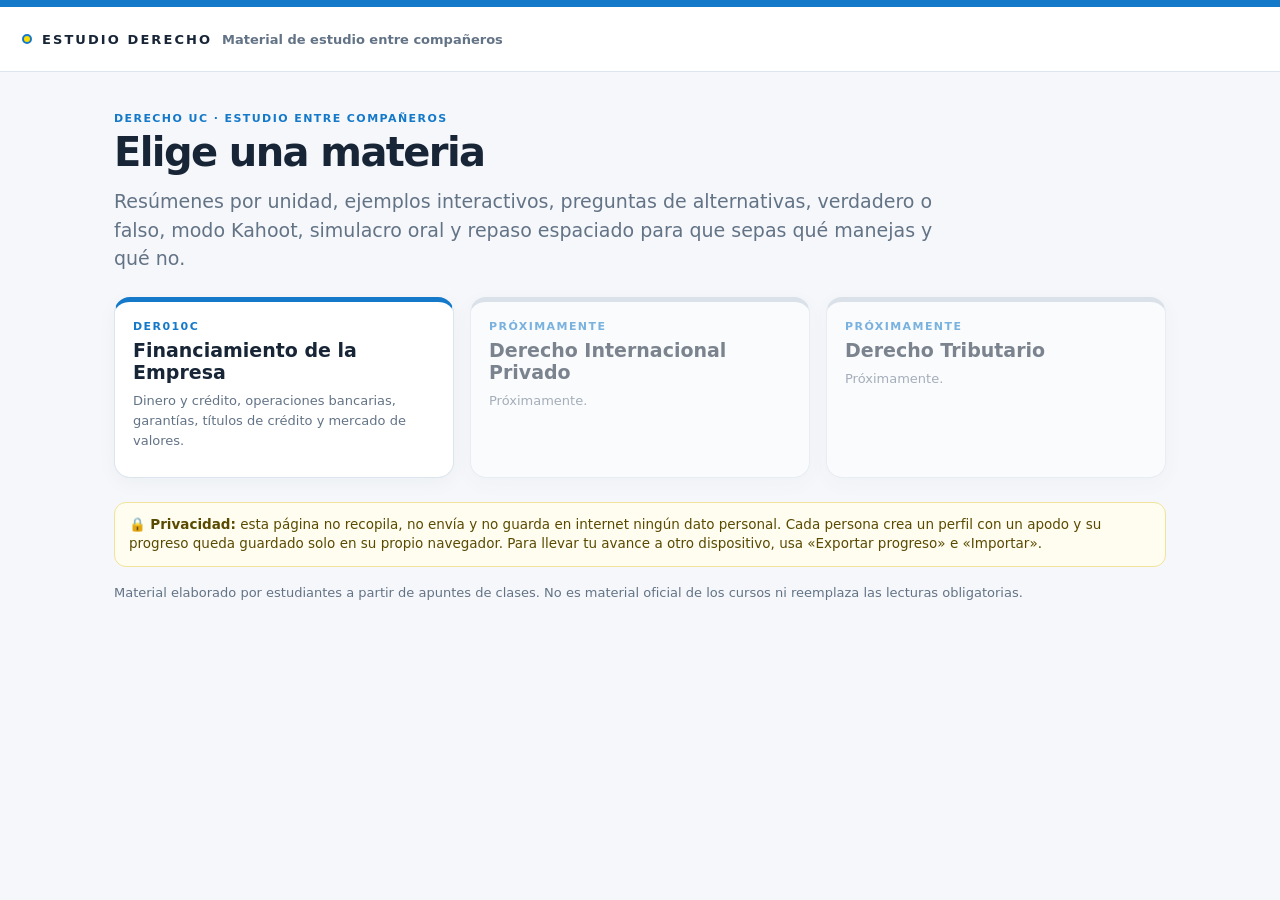
==== materia.html @ d49634cf "Mover la página a la raíz del repositorio" ====
<!DOCTYPE html>
<html lang="es">
<head>
<meta charset="utf-8">
<meta name="viewport" content="width=device-width, initial-scale=1">
<title>Estudio Derecho</title>
<link rel="stylesheet" href="motor/estilos.css">
</head>
<body>
<header class="top">
  <div class="top-inner">
    <div style="display:flex;align-items:center;gap:10px">
      <button class="iconbtn solo-movil" id="menu-movil" aria-label="Menú">☰</button>
      <a class="marca" href="index.html"><i class="punto"></i><b>Estudio Derecho</b><span id="nombre-materia"></span></a>
    </div>
    <div class="top-der">
      <button class="chip-perfil" id="chip-perfil" title="Cambiar perfil, exportar o importar progreso">Perfil</button>
    </div>
  </div>
</header>
<div class="app">
  <aside class="lateral" id="lateral"></aside>
  <div>
    <main id="vista"><p class="muted">Cargando…</p></main>
    <footer class="pie">🔒 Esta página no recopila ni envía datos personales: el progreso se guarda solo en tu navegador. Material de estudio elaborado por estudiantes a partir de apuntes de clases; no es material oficial del curso ni reemplaza las lecturas.</footer>
  </div>
</div>
<script src="materias/registro.js"></script>
<script src="motor/almacen.js"></script>
<script src="motor/srs.js"></script>
<script src="motor/app.js"></script>
<script src="motor/quiz.js"></script>
<script src="motor/chat.js"></script>
</body>
</html>
---- motor/estilos.css ----
/* =========================================================
   Estudio Derecho — estilos del motor (iguales para todas las materias)
   Paleta inspirada en el material del OPR "Fundamentos de la IA" (Derecho UC).
   Cada materia puede cambiar --acento en su materia.js (campo "color").
   ========================================================= */
:root{
  --uc:#1479c9; --ucdark:#0d5d9e; --yellow:#ffdd00; --ink:#172536; --muted:#637386;
  --bg:#f5f7fa; --card:#fff; --line:#dce5ee; --green:#20845c; --red:#b64747; --amber:#9a6714;
  --shadow:0 12px 35px rgba(13,63,100,.10); --soft:0 5px 20px rgba(20,55,80,.04);
  --acento:var(--uc);
  --k-rojo:#e21b3c; --k-azul:#1368ce; --k-amarillo:#d89e00; --k-verde:#26890c;
}
*{box-sizing:border-box}
html,body{margin:0;font-family:Inter,"Segoe UI",system-ui,Arial,sans-serif;color:var(--ink);background:var(--bg)}
body{min-height:100vh}
a{color:var(--ucdark)}
button{font-family:inherit}
h1{font-size:40px;line-height:1.05;letter-spacing:-.04em;margin:6px 0 14px}
h2{font-size:28px;line-height:1.12;letter-spacing:-.03em;margin:0 0 12px}
h3{font-size:19px;margin:18px 0 8px}
h4{font-size:16px;margin:14px 0 6px}
p,li{font-size:16.5px;line-height:1.55}
p{margin:8px 0}
.kicker{font-size:11px;letter-spacing:.13em;font-weight:900;color:var(--acento);text-transform:uppercase;margin-bottom:6px}
.lead{font-size:19px;line-height:1.5;color:var(--muted);max-width:860px}
.muted{color:var(--muted)} .small{font-size:13px;color:var(--muted)}
.oculto{display:none!important}

/* ---------- Cabecera ---------- */
header.top{
  position:sticky;top:0;z-index:40;background:#fff;border-top:7px solid var(--acento);border-bottom:1px solid var(--line);
}
.top-inner{display:flex;align-items:center;justify-content:space-between;gap:14px;padding:10px 22px;min-height:64px}
.marca{display:flex;align-items:center;gap:10px;text-decoration:none;color:var(--ink)}
.marca .punto{width:10px;height:10px;background:var(--yellow);border:2px solid var(--acento);border-radius:50%}
.marca b{font-size:13px;letter-spacing:.16em;text-transform:uppercase;font-weight:900}
.marca span{font-size:13px;color:var(--muted);font-weight:700}
.top-der{display:flex;align-items:center;gap:8px;flex-wrap:wrap}
.btn{border:0;background:var(--acento);color:#fff;border-radius:9px;padding:10px 14px;font-weight:800;cursor:pointer;font-size:14px}
.btn.sec{background:#fff;color:var(--acento);border:1px solid var(--acento)}
.btn.ghost{background:#edf5fb;color:var(--ucdark)}
.btn.peligro{background:#fff;color:var(--red);border:1px solid #e3b9b9}
.btn:disabled{opacity:.5;cursor:not-allowed}
.btn:hover:not(:disabled){filter:brightness(.97)}
.iconbtn{border:1px solid var(--line);background:#fff;border-radius:9px;padding:8px 11px;cursor:pointer;color:var(--ink);font-weight:750;font-size:14px}
.iconbtn:hover{border-color:#9fc7e4;background:#f7fbff}
.chip-perfil{display:flex;align-items:center;gap:8px;border:1px solid var(--line);border-radius:999px;padding:5px 12px 5px 5px;background:#fff;cursor:pointer;font-weight:800;font-size:14px}
.avatar{width:28px;height:28px;border-radius:50%;display:grid;place-items:center;color:#fff;font-weight:900;font-size:13px;background:var(--acento)}

/* ---------- Estructura ---------- */
.app{display:grid;grid-template-columns:290px 1fr;min-height:calc(100vh - 72px)}
aside.lateral{background:#fff;border-right:1px solid var(--line);padding:18px 14px 40px;position:sticky;top:72px;height:calc(100vh - 72px);overflow:auto}
main{padding:28px 36px 90px;max-width:1180px;width:100%}
.lat-titulo{font-size:11px;letter-spacing:.13em;font-weight:900;color:var(--muted);text-transform:uppercase;margin:16px 8px 8px}
.lat-link{display:block;text-decoration:none;color:var(--ink);padding:9px 10px;border-radius:10px;margin:2px 0;font-weight:700;font-size:14.5px}
.lat-link:hover{background:#f3f8fc}
.lat-link.activo{background:#eaf4fb;color:var(--ucdark)}
.lat-link .sub{display:block;font-size:12px;color:var(--muted);font-weight:600;margin-top:2px}
.lat-link.pronto{color:#9aa8b6}
.minibar{height:5px;background:#e8eef4;border-radius:99px;margin-top:6px;overflow:hidden;display:flex}
.minibar i{display:block;height:100%}
.minibar .dom{background:var(--green)} .minibar .apr{background:#f2b632}

/* ---------- Tarjetas ---------- */
.grid{display:grid;grid-template-columns:repeat(3,1fr);gap:16px}
.grid.dos{grid-template-columns:1fr 1fr}.grid.cuatro{grid-template-columns:repeat(4,1fr)}
.card{background:#fff;border:1px solid var(--line);border-radius:16px;padding:18px;box-shadow:var(--soft)}
.panel{background:#fff;border:1px solid var(--line);border-radius:18px;padding:22px;box-shadow:var(--shadow)}
.callout{border-left:5px solid var(--acento);background:#f6fbff;padding:12px 16px;border-radius:9px;margin:14px 0}
.callout.yellow{border-color:var(--yellow);background:#fffdf0}.callout.red{border-color:var(--red);background:#fff7f7}.callout.green{border-color:var(--green);background:#f4fbf7}
.callout p:first-child{margin-top:0}.callout p:last-child{margin-bottom:0}
.norma{font-size:12px;font-weight:900;color:var(--ucdark);background:#eaf4fb;border-radius:6px;padding:2px 7px;white-space:nowrap}
.cita{border-left:3px solid #b9d9ee;padding:4px 0 4px 14px;margin:12px 0;color:#2b3d52;font-style:italic}
.cita .fuente{display:block;font-style:normal;font-size:12px;color:var(--muted);margin-top:4px;font-weight:700}
.tabla{width:100%;border-collapse:collapse;margin:12px 0;font-size:15px;background:#fff;border-radius:12px;overflow:hidden}
.tabla th{background:#eaf4fb;color:var(--ucdark);text-align:left;padding:10px 12px;font-size:13px;letter-spacing:.02em}
.tabla td{border-top:1px solid var(--line);padding:10px 12px;vertical-align:top;line-height:1.45}
.etiqueta{display:inline-block;font-size:11px;font-weight:900;letter-spacing:.06em;text-transform:uppercase;border-radius:6px;padding:3px 8px;background:#eef2f6;color:var(--muted)}
.etiqueta.verde{background:#eaf7f0;color:var(--green)}.etiqueta.roja{background:#fdeeee;color:var(--red)}.etiqueta.amarilla{background:#fff6d9;color:var(--amber)}.etiqueta.azul{background:#eaf4fb;color:var(--ucdark)}

/* ---------- Progreso ---------- */
.barra{height:12px;background:#e8eef4;border-radius:99px;overflow:hidden;display:flex}
.barra i{display:block;height:100%;transition:width .3s}
.barra .dom{background:var(--green)}.barra .apr{background:#f2b632}.barra .fal{background:#e7a3a3}
.leyenda{display:flex;gap:14px;flex-wrap:wrap;font-size:12.5px;color:var(--muted);margin-top:8px}
.leyenda span::before{content:"";display:inline-block;width:10px;height:10px;border-radius:3px;margin-right:5px;vertical-align:-1px;background:var(--c)}
.big{font-size:36px;font-weight:900;letter-spacing:-.03em;color:var(--acento)}

/* ---------- Pestañas de unidad ---------- */
.tabs{display:flex;gap:6px;flex-wrap:wrap;margin:18px 0 22px;border-bottom:1px solid var(--line)}
.tab{border:0;background:none;padding:11px 14px;font-weight:800;color:var(--muted);cursor:pointer;border-bottom:3px solid transparent;font-size:14.5px;text-decoration:none}
.tab.activo{color:var(--ucdark);border-bottom-color:var(--acento)}
.indice{display:flex;gap:6px;flex-wrap:wrap;margin:0 0 18px}
.indice a{font-size:13px;font-weight:750;text-decoration:none;border:1px solid var(--line);background:#fff;border-radius:99px;padding:6px 11px;color:var(--ink)}
.indice a.leida{border-color:#b9e0cc;background:#f4fbf7;color:var(--green)}
section.seccion{background:#fff;border:1px solid var(--line);border-radius:18px;padding:22px 26px;margin:0 0 18px;box-shadow:var(--soft);scroll-margin-top:90px}
section.seccion > h2{display:flex;justify-content:space-between;gap:10px;align-items:flex-start}
.marcar-leida{flex:0 0 auto;font-size:12.5px;border:1px solid var(--line);background:#fff;border-radius:99px;padding:6px 11px;cursor:pointer;font-weight:800;color:var(--muted)}
.marcar-leida.si{border-color:#b9e0cc;background:#eaf7f0;color:var(--green)}

/* ---------- Diagramas ---------- */
.flow{display:flex;align-items:center;justify-content:center;flex-wrap:wrap;gap:8px;margin:16px 0}
.node{padding:12px 14px;border:2px solid var(--acento);background:#fff;border-radius:12px;min-width:120px;text-align:center;font-weight:800;font-size:14.5px}
.node small{display:block;color:var(--muted);font-weight:600;margin-top:3px;font-size:12px}
.node.hot{background:#eaf4fb;box-shadow:0 0 0 4px rgba(20,121,201,.10)}
.node.y{border-color:#e0c200;background:#fffdf0}
.arrow{font-size:22px;color:var(--muted)}
figure.diagrama{margin:16px 0;background:#fbfdff;border:1px solid var(--line);border-radius:14px;padding:14px}
figure.diagrama svg{width:100%;height:auto;display:block}
figure.diagrama figcaption{font-size:13px;color:var(--muted);margin-top:8px;text-align:center}

/* ---------- Interactivos ---------- */
.interactivo{background:#fff;border:1px solid var(--line);border-radius:18px;padding:22px;margin:0 0 20px;box-shadow:var(--shadow)}
.interactivo .fila{display:flex;gap:14px;flex-wrap:wrap;align-items:flex-end;margin:10px 0}
.campo{display:flex;flex-direction:column;gap:5px;min-width:150px}
.campo label{font-size:12.5px;font-weight:800;color:var(--muted)}
.campo input,.campo select{border:1px solid var(--line);border-radius:9px;padding:9px 10px;font-size:15px;font-family:inherit;background:#fff}
.campo input[type=range]{padding:0}
.resultado{background:#f6fbff;border:1px solid #cfe4f4;border-radius:12px;padding:14px 16px;margin-top:12px}
.resultado.ok{background:#f4fbf7;border-color:#bfe3cf}.resultado.mal{background:#fff7f7;border-color:#efc7c7}
.opciones-chip{display:flex;gap:8px;flex-wrap:wrap;margin:10px 0}
.opciones-chip button{border:1px solid var(--line);background:#fff;border-radius:9px;padding:8px 12px;font-weight:750;cursor:pointer;font-size:14px}
.opciones-chip button.activo{border-color:var(--acento);color:var(--ucdark);background:#edf7ff}
.check{display:flex;gap:10px;align-items:flex-start;margin:8px 0;cursor:pointer}
.check input{margin-top:4px;width:17px;height:17px}

/* ---------- Práctica ---------- */
.modos{display:grid;grid-template-columns:repeat(4,1fr);gap:14px;margin:8px 0 20px}
.modo{background:#fff;border:1px solid var(--line);border-radius:16px;padding:16px;cursor:pointer;text-align:left;box-shadow:var(--soft)}
.modo:hover{border-color:#9fc7e4;background:#f7fbff}
.modo b{display:block;font-size:16px;margin-bottom:4px}
.modo span{font-size:13px;color:var(--muted);line-height:1.4;display:block}
.modo .ico{font-size:22px;margin-bottom:6px;display:block}
.pregunta{background:#fff;border:1px solid var(--line);border-radius:18px;padding:24px;box-shadow:var(--shadow);max-width:860px}
.pregunta .enunciado{font-size:20px;font-weight:800;line-height:1.35;margin:6px 0 16px}
.alternativas{display:grid;gap:10px}
.alt{border:1.5px solid var(--line);background:#fff;border-radius:12px;padding:13px 15px;text-align:left;font-size:16px;cursor:pointer;line-height:1.4}
.alt:hover:not(:disabled){border-color:#9fc7e4;background:#f7fbff}
.alt.correcta{border-color:var(--green);background:#eaf7f0}
.alt.incorrecta{border-color:var(--red);background:#fdeeee}
.alt:disabled{cursor:default}
.explicacion{margin-top:16px;border-radius:12px;padding:14px 16px;background:#f6fbff;border:1px solid #cfe4f4}
.explicacion.ok{background:#f4fbf7;border-color:#bfe3cf}.explicacion.mal{background:#fff7f7;border-color:#efc7c7}
.sesion-top{display:flex;justify-content:space-between;align-items:center;gap:10px;max-width:860px;margin-bottom:12px}
.relacionar{display:grid;grid-template-columns:1fr 1fr;gap:10px}
.relacionar .col{display:grid;gap:8px;align-content:start}
.rel{border:1.5px solid var(--line);background:#fff;border-radius:10px;padding:10px 12px;cursor:pointer;font-size:14.5px;text-align:left;line-height:1.35}
.rel.sel{border-color:var(--acento);background:#edf7ff}
.rel.hecho{border-color:var(--green);background:#eaf7f0;cursor:default}
.rel.error{animation:sacude .3s;border-color:var(--red)}
@keyframes sacude{25%{transform:translateX(-4px)}75%{transform:translateX(4px)}}
.autoeval{display:flex;gap:8px;flex-wrap:wrap;margin-top:14px}

/* ---------- Modo Kahoot ---------- */
.kahoot{background:#2b1260;border-radius:20px;padding:22px;color:#fff;max-width:960px}
.kahoot .k-top{display:flex;justify-content:space-between;align-items:center;font-weight:900;gap:10px}
.kahoot .k-preg{background:#fff;color:#1b1b1b;border-radius:10px;padding:18px;font-size:22px;font-weight:850;text-align:center;margin:16px 0;line-height:1.3}
.kahoot .k-grid{display:grid;grid-template-columns:1fr 1fr;gap:12px}
.kahoot .k-alt{border:0;border-radius:10px;color:#fff;font-weight:850;font-size:17px;padding:20px 16px;text-align:left;cursor:pointer;display:flex;gap:12px;align-items:center;min-height:80px;line-height:1.3}
.kahoot .k-alt:disabled{cursor:default}
.kahoot .k-alt.apagada{opacity:.35}
.kahoot .k-forma{font-size:24px;flex:0 0 auto}
.k0{background:var(--k-rojo)}.k1{background:var(--k-azul)}.k2{background:var(--k-amarillo)}.k3{background:var(--k-verde)}
.k-tiempo{height:8px;background:rgba(255,255,255,.2);border-radius:99px;overflow:hidden;margin-top:10px}
.k-tiempo i{display:block;height:100%;background:var(--yellow);transition:width .1s linear}
.k-fb{margin-top:14px;padding:14px;border-radius:12px;font-weight:800}
.k-fb.ok{background:#26890c}.k-fb.mal{background:#c0392b}
.racha{background:var(--yellow);color:#2b1260;border-radius:99px;padding:3px 10px;font-size:13px}

/* ---------- Modo oral ---------- */
.oral-reloj{font-size:44px;font-weight:900;letter-spacing:-.02em;color:var(--acento);font-variant-numeric:tabular-nums}
.puntos-clave li{margin:6px 0}

/* ---------- Chat ---------- */
.chat-burbuja{position:fixed;right:22px;bottom:22px;z-index:60;width:60px;height:60px;border-radius:50%;border:0;background:var(--acento);color:#fff;font-size:26px;cursor:pointer;box-shadow:var(--shadow)}
.chat-panel{position:fixed;right:22px;bottom:94px;z-index:61;width:min(430px,calc(100vw - 30px));height:min(600px,calc(100vh - 140px));background:#fff;border:1px solid var(--line);border-radius:18px;box-shadow:0 18px 50px rgba(13,63,100,.22);display:flex;flex-direction:column;overflow:hidden}
.chat-cab{padding:14px 16px;border-bottom:1px solid var(--line);display:flex;justify-content:space-between;align-items:center;border-top:5px solid var(--acento)}
.chat-cab b{font-size:15px}.chat-cab small{display:block;color:var(--muted);font-size:12px;font-weight:600}
.chat-msgs{flex:1;overflow:auto;padding:14px;display:flex;flex-direction:column;gap:10px;background:#fafcfe}
.msg{max-width:92%;border-radius:14px;padding:10px 13px;font-size:14.5px;line-height:1.45}
.msg.yo{align-self:flex-end;background:var(--acento);color:#fff;border-bottom-right-radius:4px}
.msg.bot{align-self:flex-start;background:#fff;border:1px solid var(--line);border-bottom-left-radius:4px}
.msg.bot .frag{border-left:3px solid #b9d9ee;padding-left:10px;margin:8px 0}
.msg.bot .frag a{font-size:12px;font-weight:800;text-decoration:none}
.chat-form{display:flex;gap:8px;padding:12px;border-top:1px solid var(--line)}
.chat-form input{flex:1;border:1px solid var(--line);border-radius:10px;padding:10px 12px;font-size:15px;font-family:inherit}
.sugerencias{display:flex;gap:6px;flex-wrap:wrap}
.sugerencias button{border:1px solid var(--line);background:#fff;border-radius:99px;padding:5px 10px;font-size:12.5px;cursor:pointer;font-weight:700}

/* ---------- Modal / avisos ---------- */
.velo{position:fixed;inset:0;background:rgba(15,30,45,.45);z-index:90;display:grid;place-items:center;padding:16px}
.modal{background:#fff;border-radius:18px;padding:24px;max-width:520px;width:100%;box-shadow:var(--shadow);max-height:90vh;overflow:auto}
.modal h2{margin-top:0}
.lista-perfiles{display:grid;gap:8px;margin:14px 0}
.perfil-item{display:flex;align-items:center;gap:10px;border:1px solid var(--line);border-radius:12px;padding:10px 12px;cursor:pointer;background:#fff;text-align:left;font-size:15px;font-weight:800;width:100%}
.perfil-item:hover{border-color:#9fc7e4;background:#f7fbff}
.perfil-item.activo{border-color:var(--acento);background:#edf7ff}
.aviso-privacidad{background:#fffdf0;border:1px solid #f1e39a;border-radius:12px;padding:12px 14px;font-size:13.5px;line-height:1.45;color:#5a4a00}
.toast{position:fixed;left:50%;bottom:26px;transform:translateX(-50%);background:var(--ink);color:#fff;padding:11px 16px;border-radius:10px;z-index:95;font-weight:700;font-size:14px}
footer.pie{border-top:1px solid var(--line);padding:16px 22px;font-size:12.5px;color:var(--muted);background:#fff}

/* ---------- Portada ---------- */
.portada{max-width:1100px;margin:0 auto;padding:40px 24px 80px}
.materia-card{display:block;text-decoration:none;color:var(--ink)}
.materia-card:hover{border-color:#9fc7e4}
.materia-card.pronto{opacity:.55;pointer-events:none}

/* ---------- Responsive ---------- */
.solo-movil{display:none}
@media(max-width:960px){
  .app{grid-template-columns:1fr}
  aside.lateral{position:fixed;left:0;top:0;bottom:0;height:100vh;width:290px;z-index:80;transform:translateX(-100%);transition:transform .2s;box-shadow:var(--shadow)}
  aside.lateral.abierto{transform:none}
  main{padding:20px 16px 100px}
  .grid,.grid.dos,.grid.cuatro,.modos{grid-template-columns:1fr 1fr}
  .solo-movil{display:inline-block}
  h1{font-size:32px}
  .marca span{display:none}
}
@media(max-width:600px){
  .grid,.grid.dos,.grid.cuatro,.modos,.relacionar,.kahoot .k-grid{grid-template-columns:1fr}
  section.seccion{padding:18px 16px}
  .top-inner{padding:8px 12px}
}
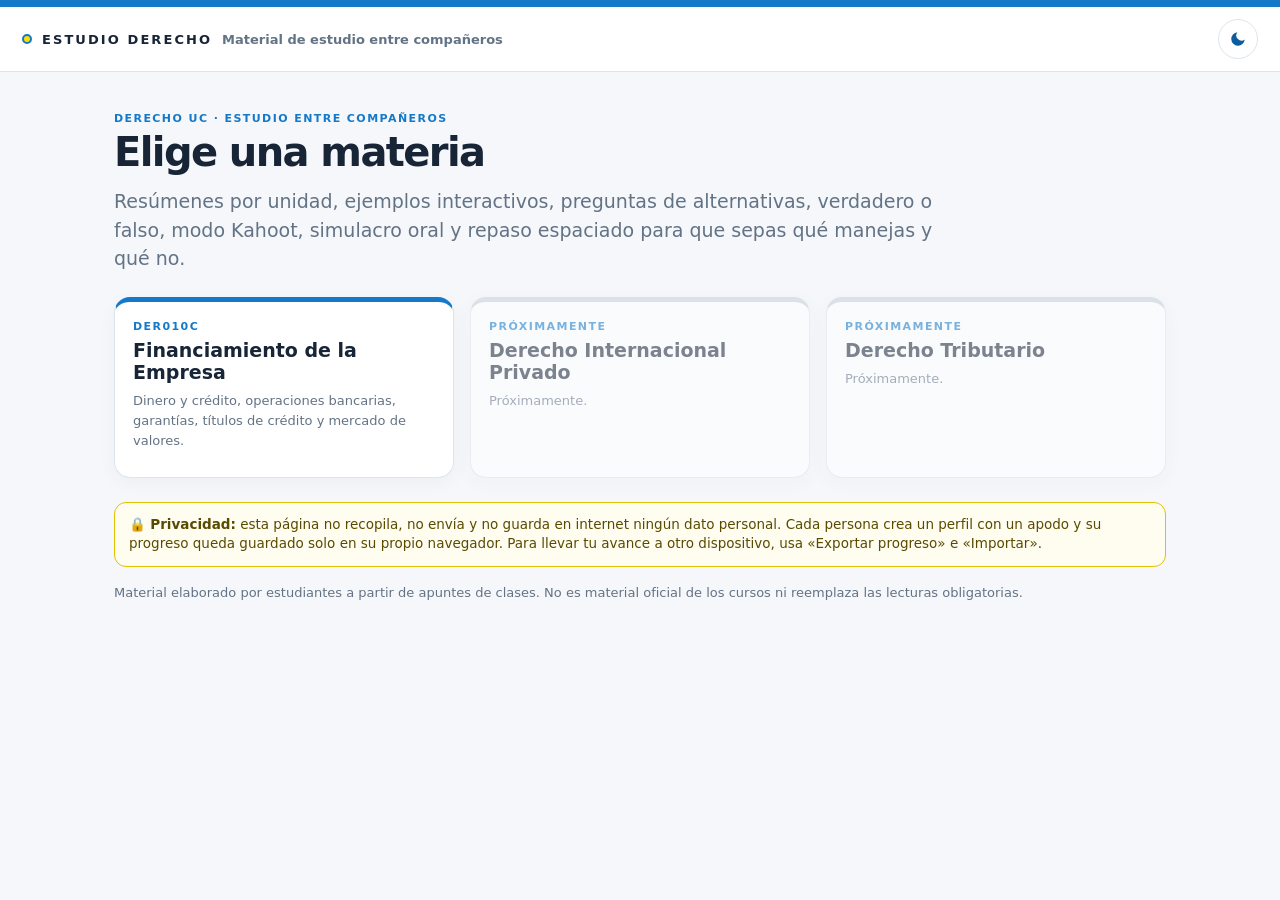
==== commit e913a87c: "Modo oscuro opcional con botón luna/sol en la cabecera - motor/tema.js: aplica el tema antes de dibu" ====
--- a/materia.html
+++ b/materia.html
@@ -5,6 +5,7 @@
 <meta name="viewport" content="width=device-width, initial-scale=1">
 <title>Estudio Derecho</title>
 <link rel="stylesheet" href="motor/estilos.css">
+<script src="motor/tema.js"></script>
 </head>
 <body>
 <header class="top">
@@ -14,6 +15,7 @@
       <a class="marca" href="index.html"><i class="punto"></i><b>Estudio Derecho</b><span id="nombre-materia"></span></a>
     </div>
     <div class="top-der">
+      <button class="iconbtn tema-btn" id="btn-tema" aria-label="Cambiar a modo oscuro"></button>
       <button class="chip-perfil" id="chip-perfil" title="Cambiar perfil, exportar o importar progreso">Perfil</button>
     </div>
   </div>
--- a/motor/estilos.css
+++ b/motor/estilos.css
@@ -9,12 +9,31 @@
   --shadow:0 12px 35px rgba(13,63,100,.10); --soft:0 5px 20px rgba(20,55,80,.04);
   --acento:var(--uc);
   --k-rojo:#e21b3c; --k-azul:#1368ce; --k-amarillo:#d89e00; --k-verde:#26890c;
+  /* superficies y tonos suaves: cambian en modo oscuro */
+  --superficie:#f6fbff; --hover:#f7fbff; --azul-suave:#eaf4fb; --azul-sel:#edf7ff; --neutro-suave:#eef2f6;
+  --verde-fondo:#f4fbf7; --verde-suave:#eaf7f0; --rojo-fondo:#fff7f7; --rojo-suave:#fdeeee;
+  --amarillo-fondo:#fffdf0; --amarillo-suave:#fff6d9; --texto-amarillo:#5a4a00;
+  --borde-hover:#9fc7e4; --borde-azul:#cfe4f4; --borde-verde:#bfe3cf; --borde-rojo:#efc7c7; --borde-amarillo:#e0c200;
+  --pista:#e8eef4; --apagado:#9aa8b6; --texto-cita:#2b3d52;
+  color-scheme:light;
+}
+/* Modo oscuro: lo activa el botón 🌙 (atributo data-theme en <html>, ver motor/tema.js) */
+:root[data-theme="dark"]{
+  --ucdark:#7cc0f5; --ink:#e3eaf2; --muted:#9aabbd; --bg:#0f1722; --card:#17212e; --line:#2a3848;
+  --green:#4cc08d; --red:#e58a8a; --amber:#e0b050;
+  --shadow:0 12px 35px rgba(0,0,0,.35); --soft:0 5px 20px rgba(0,0,0,.20);
+  --superficie:#1a2532; --hover:#1d2a39; --azul-suave:#1b3045; --azul-sel:#1c3550; --neutro-suave:#243140;
+  --verde-fondo:#15281f; --verde-suave:#183326; --rojo-fondo:#2c1b1e; --rojo-suave:#3a2024;
+  --amarillo-fondo:#29240f; --amarillo-suave:#3a3112; --texto-amarillo:#ecd98a;
+  --borde-hover:#3d6a8f; --borde-azul:#2e4a63; --borde-verde:#2f6b52; --borde-rojo:#7a3a3a; --borde-amarillo:#8a7520;
+  --pista:#2a3848; --apagado:#5f6f80; --texto-cita:#c5d3e0;
+  color-scheme:dark;
 }
 *{box-sizing:border-box}
 html,body{margin:0;font-family:Inter,"Segoe UI",system-ui,Arial,sans-serif;color:var(--ink);background:var(--bg)}
 body{min-height:100vh}
 a{color:var(--ucdark)}
-button{font-family:inherit}
+button{font-family:inherit;color:inherit}
 h1{font-size:40px;line-height:1.05;letter-spacing:-.04em;margin:6px 0 14px}
 h2{font-size:28px;line-height:1.12;letter-spacing:-.03em;margin:0 0 12px}
 h3{font-size:19px;margin:18px 0 8px}
@@ -28,7 +47,7 @@
 
 /* ---------- Cabecera ---------- */
 header.top{
-  position:sticky;top:0;z-index:40;background:#fff;border-top:7px solid var(--acento);border-bottom:1px solid var(--line);
+  position:sticky;top:0;z-index:40;background:var(--card);border-top:7px solid var(--acento);border-bottom:1px solid var(--line);
 }
 .top-inner{display:flex;align-items:center;justify-content:space-between;gap:14px;padding:10px 22px;min-height:64px}
 .marca{display:flex;align-items:center;gap:10px;text-decoration:none;color:var(--ink)}
@@ -37,49 +56,51 @@
 .marca span{font-size:13px;color:var(--muted);font-weight:700}
 .top-der{display:flex;align-items:center;gap:8px;flex-wrap:wrap}
 .btn{border:0;background:var(--acento);color:#fff;border-radius:9px;padding:10px 14px;font-weight:800;cursor:pointer;font-size:14px}
-.btn.sec{background:#fff;color:var(--acento);border:1px solid var(--acento)}
-.btn.ghost{background:#edf5fb;color:var(--ucdark)}
-.btn.peligro{background:#fff;color:var(--red);border:1px solid #e3b9b9}
+.btn.sec{background:var(--card);color:var(--acento);border:1px solid var(--acento)}
+.btn.ghost{background:var(--azul-sel);color:var(--ucdark)}
+.btn.peligro{background:var(--card);color:var(--red);border:1px solid var(--borde-rojo)}
 .btn:disabled{opacity:.5;cursor:not-allowed}
 .btn:hover:not(:disabled){filter:brightness(.97)}
-.iconbtn{border:1px solid var(--line);background:#fff;border-radius:9px;padding:8px 11px;cursor:pointer;color:var(--ink);font-weight:750;font-size:14px}
-.iconbtn:hover{border-color:#9fc7e4;background:#f7fbff}
-.chip-perfil{display:flex;align-items:center;gap:8px;border:1px solid var(--line);border-radius:999px;padding:5px 12px 5px 5px;background:#fff;cursor:pointer;font-weight:800;font-size:14px}
+.iconbtn{border:1px solid var(--line);background:var(--card);border-radius:9px;padding:8px 11px;cursor:pointer;color:var(--ink);font-weight:750;font-size:14px}
+.iconbtn:hover{border-color:var(--borde-hover);background:var(--hover)}
+.chip-perfil{display:flex;align-items:center;gap:8px;border:1px solid var(--line);border-radius:999px;padding:5px 12px 5px 5px;background:var(--card);color:var(--ink);cursor:pointer;font-weight:800;font-size:14px}
+.tema-btn{width:40px;height:40px;padding:0;border-radius:50%;display:grid;place-items:center;color:var(--ucdark)}
+.tema-btn svg{display:block}
 .avatar{width:28px;height:28px;border-radius:50%;display:grid;place-items:center;color:#fff;font-weight:900;font-size:13px;background:var(--acento)}
 
 /* ---------- Estructura ---------- */
-.app{display:grid;grid-template-columns:290px 1fr;min-height:calc(100vh - 72px)}
-aside.lateral{background:#fff;border-right:1px solid var(--line);padding:18px 14px 40px;position:sticky;top:72px;height:calc(100vh - 72px);overflow:auto}
+.app{display:grid;grid-template-columns:290px minmax(0,1fr);min-height:calc(100vh - 72px)}
+aside.lateral{background:var(--card);border-right:1px solid var(--line);padding:18px 14px 40px;position:sticky;top:72px;height:calc(100vh - 72px);overflow:auto}
 main{padding:28px 36px 90px;max-width:1180px;width:100%}
 .lat-titulo{font-size:11px;letter-spacing:.13em;font-weight:900;color:var(--muted);text-transform:uppercase;margin:16px 8px 8px}
 .lat-link{display:block;text-decoration:none;color:var(--ink);padding:9px 10px;border-radius:10px;margin:2px 0;font-weight:700;font-size:14.5px}
-.lat-link:hover{background:#f3f8fc}
-.lat-link.activo{background:#eaf4fb;color:var(--ucdark)}
+.lat-link:hover{background:var(--hover)}
+.lat-link.activo{background:var(--azul-suave);color:var(--ucdark)}
 .lat-link .sub{display:block;font-size:12px;color:var(--muted);font-weight:600;margin-top:2px}
-.lat-link.pronto{color:#9aa8b6}
-.minibar{height:5px;background:#e8eef4;border-radius:99px;margin-top:6px;overflow:hidden;display:flex}
+.lat-link.pronto{color:var(--apagado)}
+.minibar{height:5px;background:var(--pista);border-radius:99px;margin-top:6px;overflow:hidden;display:flex}
 .minibar i{display:block;height:100%}
 .minibar .dom{background:var(--green)} .minibar .apr{background:#f2b632}
 
 /* ---------- Tarjetas ---------- */
 .grid{display:grid;grid-template-columns:repeat(3,1fr);gap:16px}
 .grid.dos{grid-template-columns:1fr 1fr}.grid.cuatro{grid-template-columns:repeat(4,1fr)}
-.card{background:#fff;border:1px solid var(--line);border-radius:16px;padding:18px;box-shadow:var(--soft)}
-.panel{background:#fff;border:1px solid var(--line);border-radius:18px;padding:22px;box-shadow:var(--shadow)}
-.callout{border-left:5px solid var(--acento);background:#f6fbff;padding:12px 16px;border-radius:9px;margin:14px 0}
-.callout.yellow{border-color:var(--yellow);background:#fffdf0}.callout.red{border-color:var(--red);background:#fff7f7}.callout.green{border-color:var(--green);background:#f4fbf7}
+.card{background:var(--card);border:1px solid var(--line);border-radius:16px;padding:18px;box-shadow:var(--soft)}
+.panel{background:var(--card);border:1px solid var(--line);border-radius:18px;padding:22px;box-shadow:var(--shadow)}
+.callout{border-left:5px solid var(--acento);background:var(--superficie);padding:12px 16px;border-radius:9px;margin:14px 0}
+.callout.yellow{border-color:var(--yellow);background:var(--amarillo-fondo)}.callout.red{border-color:var(--red);background:var(--rojo-fondo)}.callout.green{border-color:var(--green);background:var(--verde-fondo)}
 .callout p:first-child{margin-top:0}.callout p:last-child{margin-bottom:0}
-.norma{font-size:12px;font-weight:900;color:var(--ucdark);background:#eaf4fb;border-radius:6px;padding:2px 7px;white-space:nowrap}
-.cita{border-left:3px solid #b9d9ee;padding:4px 0 4px 14px;margin:12px 0;color:#2b3d52;font-style:italic}
+.norma{font-size:12px;font-weight:900;color:var(--ucdark);background:var(--azul-suave);border-radius:6px;padding:2px 7px;white-space:nowrap}
+.cita{border-left:3px solid var(--borde-azul);padding:4px 0 4px 14px;margin:12px 0;color:var(--texto-cita);font-style:italic}
 .cita .fuente{display:block;font-style:normal;font-size:12px;color:var(--muted);margin-top:4px;font-weight:700}
-.tabla{width:100%;border-collapse:collapse;margin:12px 0;font-size:15px;background:#fff;border-radius:12px;overflow:hidden}
-.tabla th{background:#eaf4fb;color:var(--ucdark);text-align:left;padding:10px 12px;font-size:13px;letter-spacing:.02em}
+.tabla{width:100%;border-collapse:collapse;margin:12px 0;font-size:15px;background:var(--card);border-radius:12px;overflow:hidden}
+.tabla th{background:var(--azul-suave);color:var(--ucdark);text-align:left;padding:10px 12px;font-size:13px;letter-spacing:.02em}
 .tabla td{border-top:1px solid var(--line);padding:10px 12px;vertical-align:top;line-height:1.45}
-.etiqueta{display:inline-block;font-size:11px;font-weight:900;letter-spacing:.06em;text-transform:uppercase;border-radius:6px;padding:3px 8px;background:#eef2f6;color:var(--muted)}
-.etiqueta.verde{background:#eaf7f0;color:var(--green)}.etiqueta.roja{background:#fdeeee;color:var(--red)}.etiqueta.amarilla{background:#fff6d9;color:var(--amber)}.etiqueta.azul{background:#eaf4fb;color:var(--ucdark)}
+.etiqueta{display:inline-block;font-size:11px;font-weight:900;letter-spacing:.06em;text-transform:uppercase;border-radius:6px;padding:3px 8px;background:var(--neutro-suave);color:var(--muted)}
+.etiqueta.verde{background:var(--verde-suave);color:var(--green)}.etiqueta.roja{background:var(--rojo-suave);color:var(--red)}.etiqueta.amarilla{background:var(--amarillo-suave);color:var(--amber)}.etiqueta.azul{background:var(--azul-suave);color:var(--ucdark)}
 
 /* ---------- Progreso ---------- */
-.barra{height:12px;background:#e8eef4;border-radius:99px;overflow:hidden;display:flex}
+.barra{height:12px;background:var(--pista);border-radius:99px;overflow:hidden;display:flex}
 .barra i{display:block;height:100%;transition:width .3s}
 .barra .dom{background:var(--green)}.barra .apr{background:#f2b632}.barra .fal{background:#e7a3a3}
 .leyenda{display:flex;gap:14px;flex-wrap:wrap;font-size:12.5px;color:var(--muted);margin-top:8px}
@@ -91,62 +112,73 @@
 .tab{border:0;background:none;padding:11px 14px;font-weight:800;color:var(--muted);cursor:pointer;border-bottom:3px solid transparent;font-size:14.5px;text-decoration:none}
 .tab.activo{color:var(--ucdark);border-bottom-color:var(--acento)}
 .indice{display:flex;gap:6px;flex-wrap:wrap;margin:0 0 18px}
-.indice a{font-size:13px;font-weight:750;text-decoration:none;border:1px solid var(--line);background:#fff;border-radius:99px;padding:6px 11px;color:var(--ink)}
-.indice a.leida{border-color:#b9e0cc;background:#f4fbf7;color:var(--green)}
-section.seccion{background:#fff;border:1px solid var(--line);border-radius:18px;padding:22px 26px;margin:0 0 18px;box-shadow:var(--soft);scroll-margin-top:90px}
+.indice a{font-size:13px;font-weight:750;text-decoration:none;border:1px solid var(--line);background:var(--card);border-radius:99px;padding:6px 11px;color:var(--ink)}
+.indice a.leida{border-color:var(--borde-verde);background:var(--verde-fondo);color:var(--green)}
+section.seccion{background:var(--card);border:1px solid var(--line);border-radius:18px;padding:22px 26px;margin:0 0 18px;box-shadow:var(--soft);scroll-margin-top:90px}
 section.seccion > h2{display:flex;justify-content:space-between;gap:10px;align-items:flex-start}
-.marcar-leida{flex:0 0 auto;font-size:12.5px;border:1px solid var(--line);background:#fff;border-radius:99px;padding:6px 11px;cursor:pointer;font-weight:800;color:var(--muted)}
-.marcar-leida.si{border-color:#b9e0cc;background:#eaf7f0;color:var(--green)}
+.marcar-leida{flex:0 0 auto;font-size:12.5px;border:1px solid var(--line);background:var(--card);border-radius:99px;padding:6px 11px;cursor:pointer;font-weight:800;color:var(--muted)}
+.marcar-leida.si{border-color:var(--borde-verde);background:var(--verde-suave);color:var(--green)}
 
 /* ---------- Diagramas ---------- */
 .flow{display:flex;align-items:center;justify-content:center;flex-wrap:wrap;gap:8px;margin:16px 0}
-.node{padding:12px 14px;border:2px solid var(--acento);background:#fff;border-radius:12px;min-width:120px;text-align:center;font-weight:800;font-size:14.5px}
+.node{padding:12px 14px;border:2px solid var(--acento);background:var(--card);border-radius:12px;min-width:120px;text-align:center;font-weight:800;font-size:14.5px}
 .node small{display:block;color:var(--muted);font-weight:600;margin-top:3px;font-size:12px}
-.node.hot{background:#eaf4fb;box-shadow:0 0 0 4px rgba(20,121,201,.10)}
-.node.y{border-color:#e0c200;background:#fffdf0}
+.node.hot{background:var(--azul-suave);box-shadow:0 0 0 4px rgba(20,121,201,.10)}
+.node.y{border-color:var(--borde-amarillo);background:var(--amarillo-fondo)}
 .arrow{font-size:22px;color:var(--muted)}
-figure.diagrama{margin:16px 0;background:#fbfdff;border:1px solid var(--line);border-radius:14px;padding:14px}
+figure.diagrama{margin:16px 0;background:var(--superficie);border:1px solid var(--line);border-radius:14px;padding:14px}
 figure.diagrama svg{width:100%;height:auto;display:block}
+/* Diagramas en modo oscuro: las unidades escriben los colores en el SVG (fill/stroke);
+   aquí se traducen a la paleta oscura sin tocar el contenido. */
+:root[data-theme="dark"] figure.diagrama svg [fill="#fff"],:root[data-theme="dark"] figure.diagrama svg [fill="#ffffff"]{fill:var(--card)}
+:root[data-theme="dark"] figure.diagrama svg [fill="#172536"],:root[data-theme="dark"] figure.diagrama svg text:not([fill]){fill:var(--ink)}
+:root[data-theme="dark"] figure.diagrama svg [fill="#637386"]{fill:var(--muted)}
+:root[data-theme="dark"] figure.diagrama svg [stroke="#637386"],:root[data-theme="dark"] figure.diagrama svg [stroke="#b9c7d4"]{stroke:var(--muted)}
+:root[data-theme="dark"] figure.diagrama svg [fill="#0d5d9e"]{fill:var(--ucdark)}
+:root[data-theme="dark"] figure.diagrama svg [fill="#eaf4fb"]{fill:var(--azul-suave)}
+:root[data-theme="dark"] figure.diagrama svg [fill="#eaf7f0"]{fill:var(--verde-suave)}
+:root[data-theme="dark"] figure.diagrama svg [fill="#fff7f7"]{fill:var(--rojo-fondo)}
+:root[data-theme="dark"] figure.diagrama svg [fill="#fffdf0"],:root[data-theme="dark"] figure.diagrama svg [fill="#fff8cc"]{fill:var(--amarillo-suave)}
 figure.diagrama figcaption{font-size:13px;color:var(--muted);margin-top:8px;text-align:center}
 
 /* ---------- Interactivos ---------- */
-.interactivo{background:#fff;border:1px solid var(--line);border-radius:18px;padding:22px;margin:0 0 20px;box-shadow:var(--shadow)}
+.interactivo{background:var(--card);border:1px solid var(--line);border-radius:18px;padding:22px;margin:0 0 20px;box-shadow:var(--shadow)}
 .interactivo .fila{display:flex;gap:14px;flex-wrap:wrap;align-items:flex-end;margin:10px 0}
 .campo{display:flex;flex-direction:column;gap:5px;min-width:150px}
 .campo label{font-size:12.5px;font-weight:800;color:var(--muted)}
-.campo input,.campo select{border:1px solid var(--line);border-radius:9px;padding:9px 10px;font-size:15px;font-family:inherit;background:#fff}
+.campo input,.campo select{border:1px solid var(--line);border-radius:9px;padding:9px 10px;font-size:15px;font-family:inherit;background:var(--card)}
 .campo input[type=range]{padding:0}
-.resultado{background:#f6fbff;border:1px solid #cfe4f4;border-radius:12px;padding:14px 16px;margin-top:12px}
-.resultado.ok{background:#f4fbf7;border-color:#bfe3cf}.resultado.mal{background:#fff7f7;border-color:#efc7c7}
+.resultado{background:var(--superficie);border:1px solid var(--borde-azul);border-radius:12px;padding:14px 16px;margin-top:12px}
+.resultado.ok{background:var(--verde-fondo);border-color:var(--borde-verde)}.resultado.mal{background:var(--rojo-fondo);border-color:var(--borde-rojo)}
 .opciones-chip{display:flex;gap:8px;flex-wrap:wrap;margin:10px 0}
-.opciones-chip button{border:1px solid var(--line);background:#fff;border-radius:9px;padding:8px 12px;font-weight:750;cursor:pointer;font-size:14px}
-.opciones-chip button.activo{border-color:var(--acento);color:var(--ucdark);background:#edf7ff}
+.opciones-chip button{border:1px solid var(--line);background:var(--card);border-radius:9px;padding:8px 12px;font-weight:750;cursor:pointer;font-size:14px}
+.opciones-chip button.activo{border-color:var(--acento);color:var(--ucdark);background:var(--azul-sel)}
 .check{display:flex;gap:10px;align-items:flex-start;margin:8px 0;cursor:pointer}
 .check input{margin-top:4px;width:17px;height:17px}
 
 /* ---------- Práctica ---------- */
-.modos{display:grid;grid-template-columns:repeat(4,1fr);gap:14px;margin:8px 0 20px}
-.modo{background:#fff;border:1px solid var(--line);border-radius:16px;padding:16px;cursor:pointer;text-align:left;box-shadow:var(--soft)}
-.modo:hover{border-color:#9fc7e4;background:#f7fbff}
+.modos{display:grid;grid-template-columns:repeat(5,1fr);gap:12px;margin:8px 0 20px}
+.modo{background:var(--card);border:1px solid var(--line);border-radius:16px;padding:16px;cursor:pointer;text-align:left;box-shadow:var(--soft)}
+.modo:hover{border-color:var(--borde-hover);background:var(--hover)}
 .modo b{display:block;font-size:16px;margin-bottom:4px}
 .modo span{font-size:13px;color:var(--muted);line-height:1.4;display:block}
 .modo .ico{font-size:22px;margin-bottom:6px;display:block}
-.pregunta{background:#fff;border:1px solid var(--line);border-radius:18px;padding:24px;box-shadow:var(--shadow);max-width:860px}
+.pregunta{background:var(--card);border:1px solid var(--line);border-radius:18px;padding:24px;box-shadow:var(--shadow);max-width:860px}
 .pregunta .enunciado{font-size:20px;font-weight:800;line-height:1.35;margin:6px 0 16px}
 .alternativas{display:grid;gap:10px}
-.alt{border:1.5px solid var(--line);background:#fff;border-radius:12px;padding:13px 15px;text-align:left;font-size:16px;cursor:pointer;line-height:1.4}
-.alt:hover:not(:disabled){border-color:#9fc7e4;background:#f7fbff}
-.alt.correcta{border-color:var(--green);background:#eaf7f0}
-.alt.incorrecta{border-color:var(--red);background:#fdeeee}
+.alt{border:1.5px solid var(--line);background:var(--card);border-radius:12px;padding:13px 15px;text-align:left;font-size:16px;cursor:pointer;line-height:1.4}
+.alt:hover:not(:disabled){border-color:var(--borde-hover);background:var(--hover)}
+.alt.correcta{border-color:var(--green);background:var(--verde-suave)}
+.alt.incorrecta{border-color:var(--red);background:var(--rojo-suave)}
 .alt:disabled{cursor:default}
-.explicacion{margin-top:16px;border-radius:12px;padding:14px 16px;background:#f6fbff;border:1px solid #cfe4f4}
-.explicacion.ok{background:#f4fbf7;border-color:#bfe3cf}.explicacion.mal{background:#fff7f7;border-color:#efc7c7}
+.explicacion{margin-top:16px;border-radius:12px;padding:14px 16px;background:var(--superficie);border:1px solid var(--borde-azul)}
+.explicacion.ok{background:var(--verde-fondo);border-color:var(--borde-verde)}.explicacion.mal{background:var(--rojo-fondo);border-color:var(--borde-rojo)}
 .sesion-top{display:flex;justify-content:space-between;align-items:center;gap:10px;max-width:860px;margin-bottom:12px}
 .relacionar{display:grid;grid-template-columns:1fr 1fr;gap:10px}
 .relacionar .col{display:grid;gap:8px;align-content:start}
-.rel{border:1.5px solid var(--line);background:#fff;border-radius:10px;padding:10px 12px;cursor:pointer;font-size:14.5px;text-align:left;line-height:1.35}
-.rel.sel{border-color:var(--acento);background:#edf7ff}
-.rel.hecho{border-color:var(--green);background:#eaf7f0;cursor:default}
+.rel{border:1.5px solid var(--line);background:var(--card);border-radius:10px;padding:10px 12px;cursor:pointer;font-size:14.5px;text-align:left;line-height:1.35}
+.rel.sel{border-color:var(--acento);background:var(--azul-sel)}
+.rel.hecho{border-color:var(--green);background:var(--verde-suave);cursor:default}
 .rel.error{animation:sacude .3s;border-color:var(--red)}
 @keyframes sacude{25%{transform:translateX(-4px)}75%{transform:translateX(4px)}}
 .autoeval{display:flex;gap:8px;flex-wrap:wrap;margin-top:14px}
@@ -173,52 +205,60 @@
 
 /* ---------- Chat ---------- */
 .chat-burbuja{position:fixed;right:22px;bottom:22px;z-index:60;width:60px;height:60px;border-radius:50%;border:0;background:var(--acento);color:#fff;font-size:26px;cursor:pointer;box-shadow:var(--shadow)}
-.chat-panel{position:fixed;right:22px;bottom:94px;z-index:61;width:min(430px,calc(100vw - 30px));height:min(600px,calc(100vh - 140px));background:#fff;border:1px solid var(--line);border-radius:18px;box-shadow:0 18px 50px rgba(13,63,100,.22);display:flex;flex-direction:column;overflow:hidden}
+.chat-panel{position:fixed;right:22px;bottom:94px;z-index:61;width:min(430px,calc(100vw - 30px));height:min(600px,calc(100vh - 140px));background:var(--card);border:1px solid var(--line);border-radius:18px;box-shadow:0 18px 50px rgba(13,63,100,.22);display:flex;flex-direction:column;overflow:hidden}
 .chat-cab{padding:14px 16px;border-bottom:1px solid var(--line);display:flex;justify-content:space-between;align-items:center;border-top:5px solid var(--acento)}
 .chat-cab b{font-size:15px}.chat-cab small{display:block;color:var(--muted);font-size:12px;font-weight:600}
-.chat-msgs{flex:1;overflow:auto;padding:14px;display:flex;flex-direction:column;gap:10px;background:#fafcfe}
+.chat-msgs{flex:1;overflow:auto;padding:14px;display:flex;flex-direction:column;gap:10px;background:var(--superficie)}
 .msg{max-width:92%;border-radius:14px;padding:10px 13px;font-size:14.5px;line-height:1.45}
 .msg.yo{align-self:flex-end;background:var(--acento);color:#fff;border-bottom-right-radius:4px}
-.msg.bot{align-self:flex-start;background:#fff;border:1px solid var(--line);border-bottom-left-radius:4px}
-.msg.bot .frag{border-left:3px solid #b9d9ee;padding-left:10px;margin:8px 0}
+.msg.bot{align-self:flex-start;background:var(--card);border:1px solid var(--line);border-bottom-left-radius:4px}
+.msg.bot .frag{border-left:3px solid var(--borde-azul);padding-left:10px;margin:8px 0}
 .msg.bot .frag a{font-size:12px;font-weight:800;text-decoration:none}
 .chat-form{display:flex;gap:8px;padding:12px;border-top:1px solid var(--line)}
 .chat-form input{flex:1;border:1px solid var(--line);border-radius:10px;padding:10px 12px;font-size:15px;font-family:inherit}
 .sugerencias{display:flex;gap:6px;flex-wrap:wrap}
-.sugerencias button{border:1px solid var(--line);background:#fff;border-radius:99px;padding:5px 10px;font-size:12.5px;cursor:pointer;font-weight:700}
+.sugerencias button{border:1px solid var(--line);background:var(--card);border-radius:99px;padding:5px 10px;font-size:12.5px;cursor:pointer;font-weight:700}
 
 /* ---------- Modal / avisos ---------- */
 .velo{position:fixed;inset:0;background:rgba(15,30,45,.45);z-index:90;display:grid;place-items:center;padding:16px}
-.modal{background:#fff;border-radius:18px;padding:24px;max-width:520px;width:100%;box-shadow:var(--shadow);max-height:90vh;overflow:auto}
+.modal{background:var(--card);border-radius:18px;padding:24px;max-width:520px;width:100%;box-shadow:var(--shadow);max-height:90vh;overflow:auto}
 .modal h2{margin-top:0}
 .lista-perfiles{display:grid;gap:8px;margin:14px 0}
-.perfil-item{display:flex;align-items:center;gap:10px;border:1px solid var(--line);border-radius:12px;padding:10px 12px;cursor:pointer;background:#fff;text-align:left;font-size:15px;font-weight:800;width:100%}
-.perfil-item:hover{border-color:#9fc7e4;background:#f7fbff}
-.perfil-item.activo{border-color:var(--acento);background:#edf7ff}
-.aviso-privacidad{background:#fffdf0;border:1px solid #f1e39a;border-radius:12px;padding:12px 14px;font-size:13.5px;line-height:1.45;color:#5a4a00}
-.toast{position:fixed;left:50%;bottom:26px;transform:translateX(-50%);background:var(--ink);color:#fff;padding:11px 16px;border-radius:10px;z-index:95;font-weight:700;font-size:14px}
-footer.pie{border-top:1px solid var(--line);padding:16px 22px;font-size:12.5px;color:var(--muted);background:#fff}
+.perfil-item{display:flex;align-items:center;gap:10px;border:1px solid var(--line);border-radius:12px;padding:10px 12px;cursor:pointer;background:var(--card);text-align:left;font-size:15px;font-weight:800;width:100%}
+.perfil-item:hover{border-color:var(--borde-hover);background:var(--hover)}
+.perfil-item.activo{border-color:var(--acento);background:var(--azul-sel)}
+.aviso-privacidad{background:var(--amarillo-fondo);border:1px solid var(--borde-amarillo);border-radius:12px;padding:12px 14px;font-size:13.5px;line-height:1.45;color:var(--texto-amarillo)}
+.toast{position:fixed;left:50%;bottom:26px;transform:translateX(-50%);background:var(--ink);color:var(--bg);padding:11px 16px;border-radius:10px;z-index:95;font-weight:700;font-size:14px}
+footer.pie{border-top:1px solid var(--line);padding:16px 22px;font-size:12.5px;color:var(--muted);background:var(--card)}
 
 /* ---------- Portada ---------- */
 .portada{max-width:1100px;margin:0 auto;padding:40px 24px 80px}
 .materia-card{display:block;text-decoration:none;color:var(--ink)}
-.materia-card:hover{border-color:#9fc7e4}
+.materia-card:hover{border-color:var(--borde-hover)}
 .materia-card.pronto{opacity:.55;pointer-events:none}
 
 /* ---------- Responsive ---------- */
 .solo-movil{display:none}
 @media(max-width:960px){
-  .app{grid-template-columns:1fr}
+  .app{grid-template-columns:minmax(0,1fr)}
   aside.lateral{position:fixed;left:0;top:0;bottom:0;height:100vh;width:290px;z-index:80;transform:translateX(-100%);transition:transform .2s;box-shadow:var(--shadow)}
   aside.lateral.abierto{transform:none}
   main{padding:20px 16px 100px}
   .grid,.grid.dos,.grid.cuatro,.modos{grid-template-columns:1fr 1fr}
+  .modos{grid-template-columns:1fr 1fr 1fr}
   .solo-movil{display:inline-block}
   h1{font-size:32px}
   .marca span{display:none}
 }
 @media(max-width:600px){
-  .grid,.grid.dos,.grid.cuatro,.modos,.relacionar,.kahoot .k-grid{grid-template-columns:1fr}
+  .grid,.grid.dos,.grid.cuatro,.modos,.relacionar,.kahoot .k-grid{grid-template-columns:minmax(0,1fr)}
+  .tabla{display:block;overflow-x:auto;font-size:14px}
+  .flow{flex-wrap:wrap}
   section.seccion{padding:18px 16px}
-  .top-inner{padding:8px 12px}
-}
+  section.seccion h2{flex-wrap:wrap}
+  section.seccion h2 span{min-width:0;overflow-wrap:anywhere}
+  .top-inner{padding:8px 12px;gap:8px}
+  .top-der{flex-wrap:nowrap;gap:6px}
+  .marca b{font-size:12px;letter-spacing:.1em}
+  .tema-btn{width:36px;height:36px}
+}
